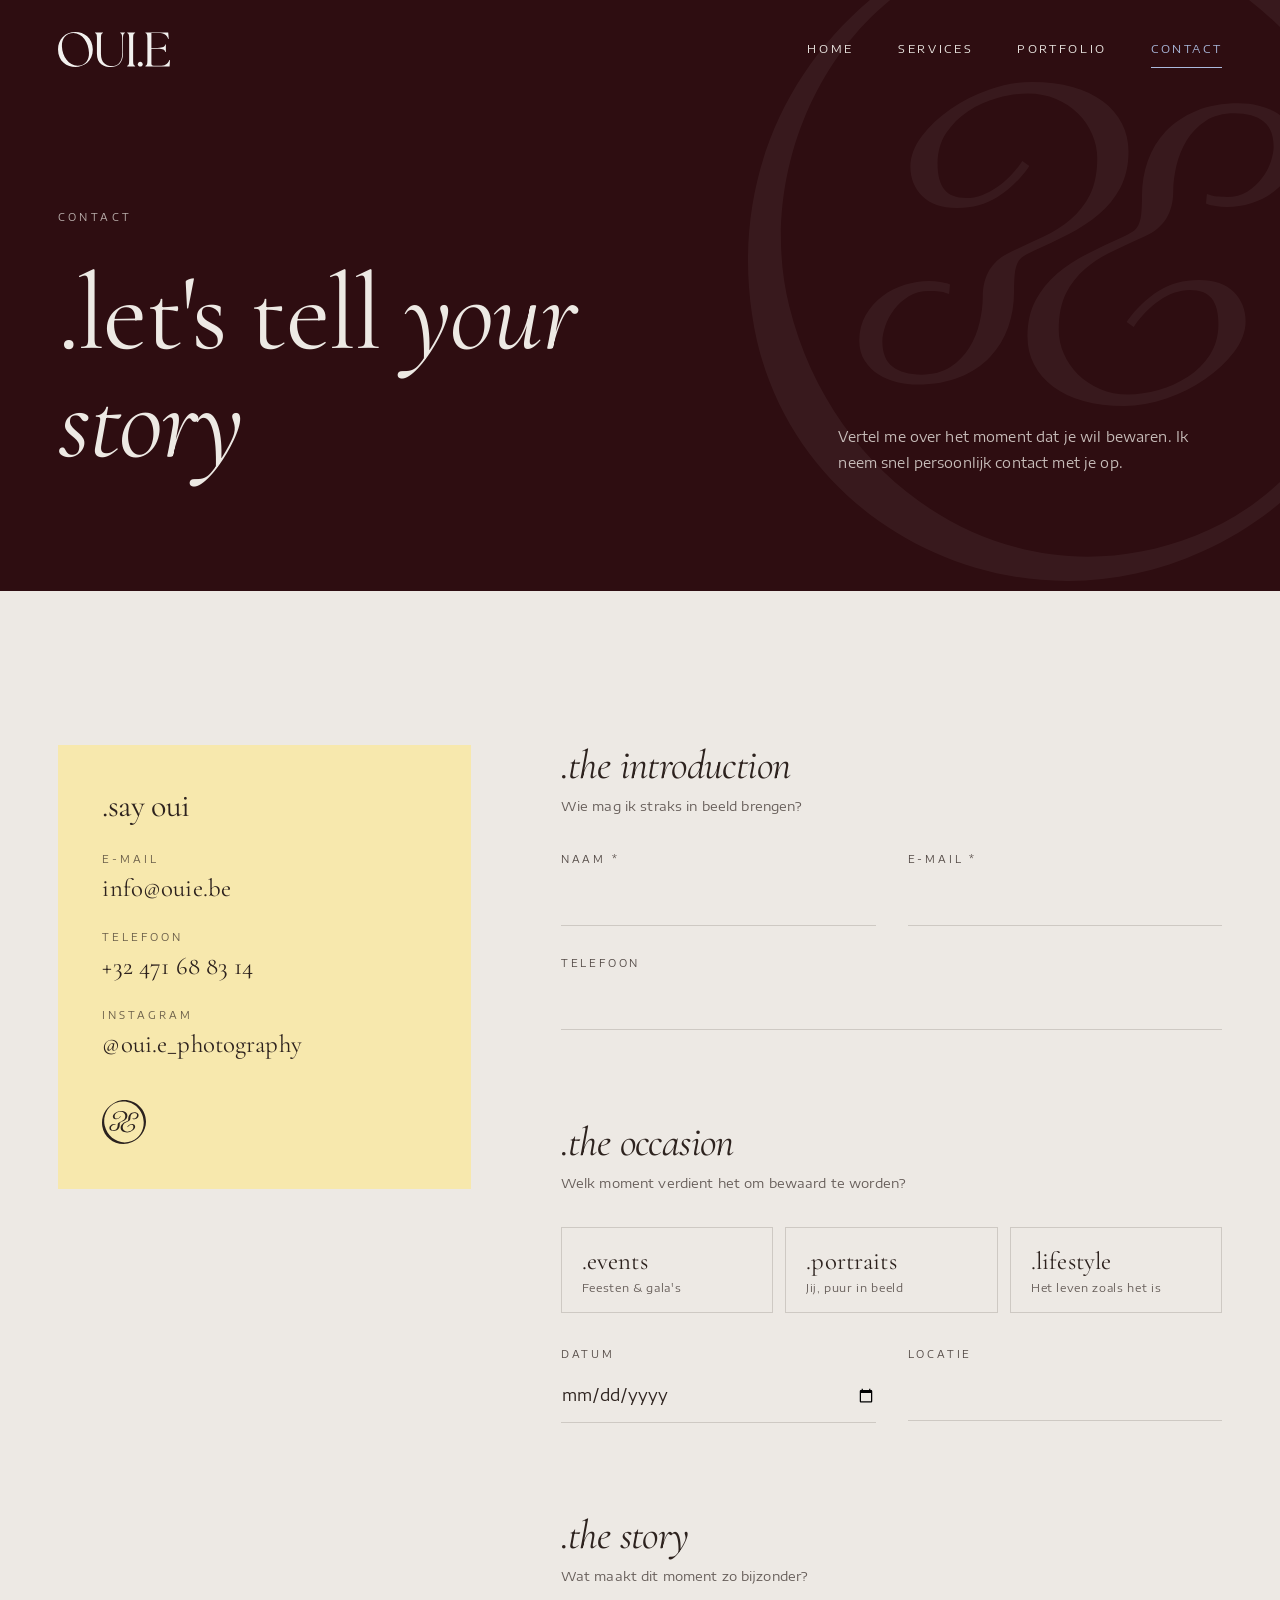
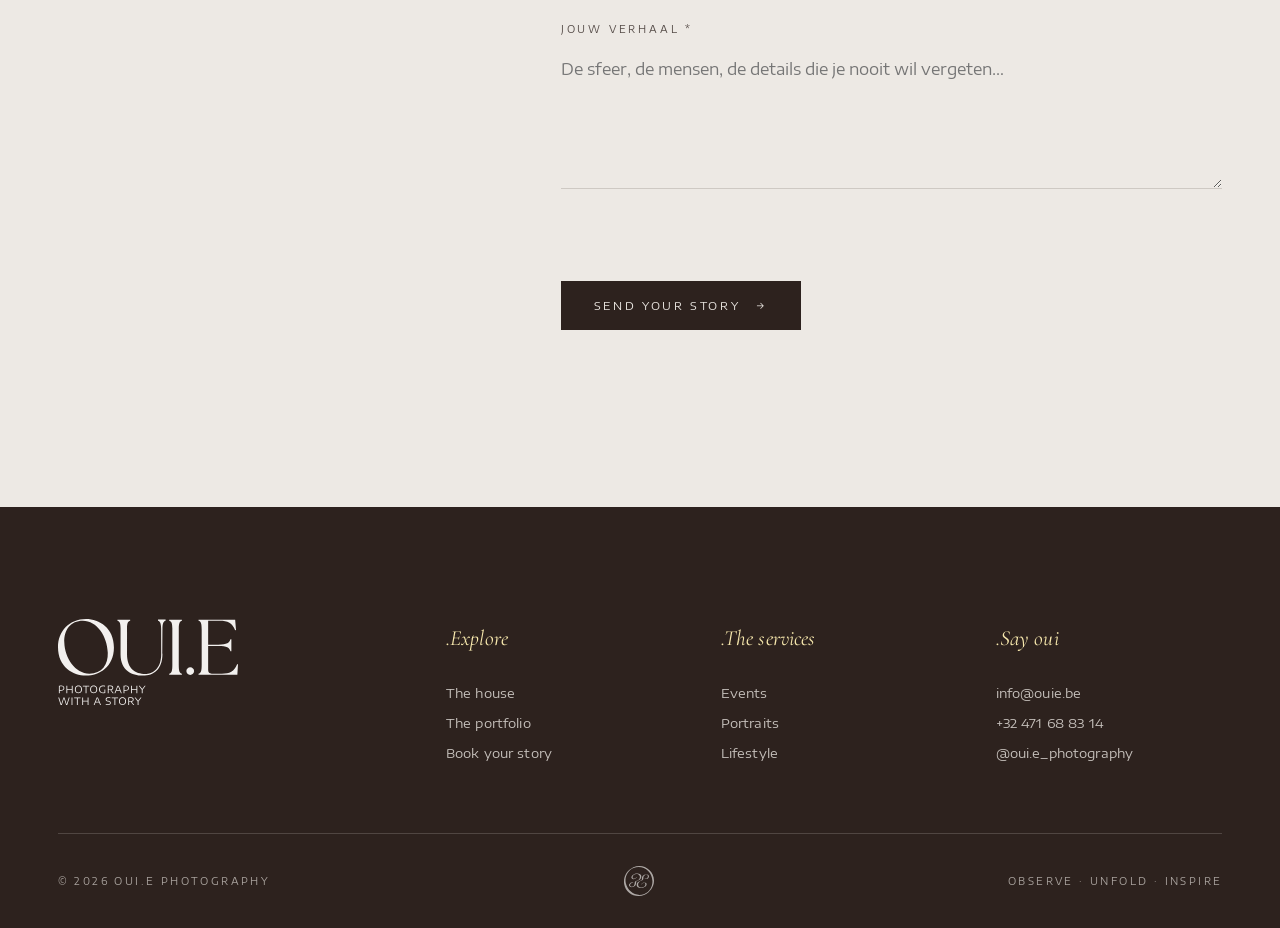
==== contact.html @ f58dff7e "OUI.E Photography website Co-Authored-By: Claude Opus 5.5 <noreply@anthropic.com>" ====
<!doctype html>
<html lang="nl-BE">
<head>
  <meta charset="utf-8">
  <meta name="viewport" content="width=device-width, initial-scale=1">
  <title>Contact — OUI.E Photography</title>
  <meta name="description" content="Neem contact op met OUI.E Photography. Let's tell your story.">
  <meta name="theme-color" content="#2E0D11">
  <link rel="icon" type="image/png" href="assets/logo/favicon.png">
  <link rel="preconnect" href="https://fonts.googleapis.com">
  <link rel="preconnect" href="https://fonts.gstatic.com" crossorigin>
  <link href="https://fonts.googleapis.com/css2?family=Cormorant+Garamond:ital,wght@0,400;0,500;1,400&family=Encode+Sans+Expanded:wght@400;500&display=swap" rel="stylesheet">
  <link rel="stylesheet" href="css/style.css">
</head>
<body>

<header class="site-header">
  <div class="container">
    <a class="brand" href="index.html" aria-label="OUI.E Photography — home">
      <img src="assets/logo/logo-soft-beige.svg" alt="OUI.E" width="112" height="35">
    </a>
    <button class="nav-toggle" aria-label="Menu" aria-expanded="false" aria-controls="nav"><span></span><span></span><span></span></button>
    <nav class="nav" id="nav" aria-label="Hoofdmenu">
      <a href="index.html">Home</a>
      <a href="diensten.html">Services</a>
      <a href="portfolio.html">Portfolio</a>
      <a class="nav-cta" href="contact.html" aria-current="page">Contact</a>
    </nav>
  </div>
</header>

<main>

  <section class="page-hero bg-warm">
    <img class="hero-mark" src="assets/logo/icoon-soft-beige.svg" alt="" aria-hidden="true">
    <div class="container page-hero-grid">
      <div class="reveal">
        <span class="label">Contact</span>
        <h1>let's tell <em>your story</em></h1>
      </div>
      <p class="reveal d1">Vertel me over het moment dat je wil bewaren. Ik neem snel persoonlijk contact met je op.</p>
    </div>
  </section>

  <section class="section bg-beige">
    <div class="container contact-grid">

      <aside class="details reveal">
        <h3>say oui</h3>
        <dl>
          <dt>E-mail</dt>
          <dd><a href="mailto:info@ouie.be">info@ouie.be</a></dd>
          <dt>Telefoon</dt>
          <dd><a href="tel:+32471688314">+32 471 68 83 14</a></dd>
          <dt>Instagram</dt>
          <dd><a href="https://www.instagram.com/oui.e_photography/" target="_blank" rel="noopener">@oui.e_photography</a></dd>
        </dl>
        <img class="icon" src="assets/logo/icoon-dark-brown.svg" alt="" aria-hidden="true">
      </aside>

      <form class="form reveal d1" novalidate>
        <fieldset>
          <legend><h3>the introduction</h3></legend>
          <p class="hint">Wie mag ik straks in beeld brengen?</p>
          <div class="field-row">
            <div class="field"><label for="naam">Naam *</label><input id="naam" name="naam" type="text" autocomplete="name" required></div>
            <div class="field"><label for="email">E-mail *</label><input id="email" name="email" type="email" autocomplete="email" required></div>
          </div>
          <div class="field"><label for="telefoon">Telefoon</label><input id="telefoon" name="telefoon" type="tel" autocomplete="tel"></div>
        </fieldset>

        <fieldset>
          <legend><h3>the occasion</h3></legend>
          <p class="hint">Welk moment verdient het om bewaard te worden?</p>
          <div class="choice-group">
            <label class="choice"><input type="radio" name="dienst" value="events" required><span>events<small>Feesten &amp; gala's</small></span></label>
            <label class="choice"><input type="radio" name="dienst" value="portraits"><span>portraits<small>Jij, puur in beeld</small></span></label>
            <label class="choice"><input type="radio" name="dienst" value="lifestyle"><span>lifestyle<small>Het leven zoals het is</small></span></label>
          </div>
          <div class="field-row">
            <div class="field"><label for="datum">Datum</label><input id="datum" name="datum" type="date"></div>
            <div class="field"><label for="locatie">Locatie</label><input id="locatie" name="locatie" type="text"></div>
          </div>
        </fieldset>

        <fieldset>
          <legend><h3>the story</h3></legend>
          <p class="hint">Wat maakt dit moment zo bijzonder?</p>
          <div class="field">
            <label for="verhaal">Jouw verhaal *</label>
            <textarea id="verhaal" name="verhaal" required placeholder="De sfeer, de mensen, de details die je nooit wil vergeten…"></textarea>
          </div>
        </fieldset>

        <button class="btn btn--dark" type="submit">Send your story <span class="arrow" aria-hidden="true">→</span></button>
        <p class="form-status" role="status" aria-live="polite"></p>
      </form>

    </div>
  </section>
</main>

<footer class="site-footer">
  <div class="container">
    <div class="footer-top">
      <div>
        <img class="footer-logo" src="assets/logo/logo-baseline-soft-beige.svg" alt="OUI.E Photography with a story" width="180" height="86">
      </div>
      <div>
        <h4>Explore</h4>
        <ul>
          <li><a href="index.html">The house</a></li>
          <li><a href="portfolio.html">The portfolio</a></li>
          <li><a href="contact.html">Book your story</a></li>
        </ul>
      </div>
      <div>
        <h4>The services</h4>
        <ul>
          <li><a href="diensten.html#events">Events</a></li>
          <li><a href="diensten.html#portraits">Portraits</a></li>
          <li><a href="diensten.html#lifestyle">Lifestyle</a></li>
        </ul>
      </div>
      <div>
        <h4>Say oui</h4>
        <ul>
          <li><a href="mailto:info@ouie.be">info@ouie.be</a></li>
          <li><a href="tel:+32471688314">+32 471 68 83 14</a></li>
          <li><a href="https://www.instagram.com/oui.e_photography/" target="_blank" rel="noopener">@oui.e_photography</a></li>
        </ul>
      </div>
    </div>
    <div class="footer-bottom">
      <span>© <span data-year>2026</span> OUI.E Photography</span>
      <img src="assets/logo/icoon-soft-beige.svg" alt="" aria-hidden="true">
      <span>Observe · Unfold · Inspire</span>
    </div>
  </div>
</footer>

<script src="js/main.js"></script>
</body>
</html>
---- css/style.css ----
/* ==========================================================
   OUI.E Photography — soft luxury
   ========================================================== */

:root {
  /* Kleurenpalet uit de brand guidelines */
  --soft-beige: #EDE9E4;
  --soft-lemon: #F7E8AD;
  --dark-brown: #2D221E;
  --bright-sky: #ABBADD;
  --warm-brown: #2E0D11;

  --ink: var(--dark-brown);
  --line: rgba(45, 34, 30, .16);
  --line-light: rgba(237, 233, 228, .18);

  --serif: "Cormorant Garamond", "Times New Roman", serif;
  --sans: "Encode Sans Expanded", "Helvetica Neue", Arial, sans-serif;

  --gutter: clamp(1rem, 4.5vw, 4rem);
  --max: 1360px;
  --section: clamp(6rem, 12vw, 11rem);
  --ease: cubic-bezier(.22, .61, .36, 1);
}

*, *::before, *::after { box-sizing: border-box; }
html { scroll-behavior: smooth; -webkit-text-size-adjust: 100%; }
body {
  margin: 0;
  background: var(--soft-beige);
  color: var(--ink);
  font-family: var(--sans);
  font-size: .875rem;
  line-height: 1.85;
  font-weight: 400;
  letter-spacing: .01em;
  -webkit-font-smoothing: antialiased;
  overflow-x: hidden;
}
img { display: block; max-width: 100%; height: auto; }
a { color: inherit; }
::selection { background: var(--soft-lemon); color: var(--dark-brown); }

.container { width: 100%; max-width: var(--max); margin: 0 auto; padding: 0 var(--gutter); }

/* ---------- Typografie ---------- */
h1, h2, h3 {
  font-family: var(--serif);
  font-weight: 400;
  line-height: 1;
  margin: 0;
  letter-spacing: -.015em;
}
/* Elke titel start met een punt */
h1::before, h2::before, h3::before { content: "."; }
h1 { font-size: clamp(3.25rem, 8.5vw, 7.5rem); }
h2 { font-size: clamp(2.5rem, 5.5vw, 4.75rem); }
h3 { font-size: clamp(1.9rem, 3vw, 2.75rem); }
h1 em, h2 em, h3 em { font-style: italic; }
p { margin: 0 0 1.2em; }
p:last-child { margin-bottom: 0; }

.label {
  display: block;
  font-size: .625rem;
  letter-spacing: .34em;
  text-transform: uppercase;
  margin-bottom: 2rem;
  opacity: .75;
}
.rn {
  font-family: var(--serif);
  font-style: italic;
  font-size: 1.35rem;
  line-height: 1;
  letter-spacing: .02em;
}
.lead { font-size: .9375rem; max-width: 30rem; }
.muted { opacity: .78; }

/* ---------- Knoppen & links ---------- */
.btn {
  display: inline-flex;
  align-items: center;
  gap: 1rem;
  padding: 1.05rem 2rem;
  font-family: var(--sans);
  font-size: .6875rem;
  letter-spacing: .24em;
  text-transform: uppercase;
  text-decoration: none;
  border: 1px solid transparent;
  cursor: pointer;
  transition: background .4s var(--ease), color .4s var(--ease), border-color .4s var(--ease);
}
.btn--sky { background: var(--bright-sky); color: var(--warm-brown); }
.btn--sky:hover { background: var(--soft-lemon); }
.btn--dark { background: var(--dark-brown); color: var(--soft-beige); }
.btn--dark:hover { background: var(--warm-brown); }
.btn--line { border-color: currentColor; background: transparent; }
.btn--line:hover { background: var(--soft-beige); color: var(--warm-brown); border-color: var(--soft-beige); }
.btn .arrow { transition: transform .4s var(--ease); }
.btn:hover .arrow { transform: translateX(5px); }

.more {
  display: inline-flex;
  align-items: center;
  gap: .75rem;
  font-family: var(--serif);
  font-style: italic;
  font-size: 1.2rem;
  text-decoration: none;
}
.more::after {
  content: "";
  width: 2.5rem;
  height: 1px;
  background: currentColor;
  transition: width .5s var(--ease);
}
a:hover .more::after, .more:hover::after { width: 4.5rem; }

/* ---------- Header ---------- */
.site-header {
  position: fixed;
  inset: 0 0 auto 0;
  z-index: 50;
  color: var(--soft-beige);
  padding: 2rem 0;
  transition: background .5s var(--ease), padding .5s var(--ease);
}
.site-header.is-scrolled { background: rgba(46, 13, 17, .97); padding: 1.1rem 0; }
.site-header .container { display: flex; align-items: center; justify-content: space-between; }
.brand img { width: 112px; height: auto; }
.nav { display: flex; align-items: center; gap: 2.75rem; }
.nav a {
  text-decoration: none;
  font-size: .6875rem;
  letter-spacing: .24em;
  text-transform: uppercase;
  position: relative;
  padding: .3rem 0;
}
.nav a::after {
  content: "";
  position: absolute;
  left: 0; right: 0; bottom: -3px;
  height: 1px;
  background: currentColor;
  transform: scaleX(0);
  transform-origin: left;
  transition: transform .45s var(--ease);
}
.nav a:hover::after, .nav a[aria-current="page"]::after { transform: scaleX(1); }
.nav a.nav-cta { color: var(--bright-sky); }
.nav-toggle {
  display: none;
  background: none;
  border: 0;
  color: inherit;
  padding: .5rem;
  cursor: pointer;
}
.nav-toggle span { display: block; width: 26px; height: 1px; background: currentColor; margin: 7px 0; transition: transform .3s var(--ease), opacity .3s; }

/* ---------- Secties & kleuren ---------- */
.section { padding: var(--section) 0; position: relative; }
.bg-beige { background: var(--soft-beige); color: var(--dark-brown); }
.bg-lemon { background: var(--soft-lemon); color: var(--dark-brown); }
.bg-sky { background: var(--bright-sky); color: var(--warm-brown); }
.bg-dark { background: var(--dark-brown); color: var(--soft-beige); }
.bg-warm { background: var(--warm-brown); color: var(--soft-beige); }
.bg-dark .rn, .bg-warm .rn { color: var(--bright-sky); }

.head {
  display: grid;
  grid-template-columns: 1.2fr 1fr;
  gap: 3rem;
  align-items: end;
  margin-bottom: clamp(3.5rem, 7vw, 6rem);
}
.head p { justify-self: end; max-width: 26rem; }

/* ---------- Hero (home) ---------- */
.hero {
  position: relative;
  background: var(--warm-brown);
  color: var(--soft-beige);
  padding: 12rem 0 0;
  overflow: hidden;
  isolation: isolate;
}
.hero-mark {
  position: absolute;
  z-index: -1;
  width: min(60vw, 820px);
  left: 6%;
  top: 16%;
  opacity: .05;
  pointer-events: none;
}
.hero-top { display: grid; grid-template-columns: 1.3fr 1fr; gap: 3rem; align-items: end; }
.hero h1 .l2 { display: block; font-style: italic; padding-left: .9em; }
.hero-intro { max-width: 24rem; justify-self: end; }
.hero-intro p { color: rgba(237, 233, 228, .8); }
.hero-intro .btn { margin-top: 1.75rem; }
.hero-photos {
  display: grid;
  grid-template-columns: 1fr 1.25fr 1fr;
  gap: clamp(.75rem, 1.5vw, 1.5rem);
  align-items: end;
  margin-top: clamp(4rem, 8vw, 7rem);
}
.hero-photos figure { margin: 0; overflow: hidden; }
.hero-photos img { width: 100%; object-fit: cover; transition: transform 1.6s var(--ease); }
.hero-photos figure:hover img { transform: scale(1.04); }
.hero-photos figure:nth-child(1) img { aspect-ratio: 4 / 4.4; }
.hero-photos figure:nth-child(2) img { aspect-ratio: 4 / 5.4; }
.hero-photos figure:nth-child(3) img { aspect-ratio: 4 / 4.4; }

/* ---------- Page hero ---------- */
.page-hero {
  position: relative;
  color: var(--soft-beige);
  padding: 13rem 0 clamp(5rem, 9vw, 8rem);
  overflow: hidden;
  isolation: isolate;
}
.page-hero .hero-mark { left: auto; right: -10%; top: -14%; width: min(55vw, 660px); }
.page-hero-grid { display: grid; grid-template-columns: 1.3fr 1fr; gap: 3rem; align-items: end; }
.page-hero p { color: rgba(237, 233, 228, .8); max-width: 24rem; justify-self: end; }

/* ---------- Values ---------- */
.values { display: grid; grid-template-columns: repeat(3, 1fr); gap: clamp(2rem, 4vw, 4.5rem); }
.value { border-top: 1px solid var(--line); padding-top: 2rem; }
.value h3 { font-style: italic; margin: 1.5rem 0 .6rem; font-size: clamp(2.5rem, 4.5vw, 3.75rem); }
.value .sub { font-size: .625rem; letter-spacing: .3em; text-transform: uppercase; margin-bottom: 1.25rem; display: block; }
.value p { max-width: 20rem; }

/* ---------- Services (home) ---------- */
.services { display: grid; grid-template-columns: repeat(3, 1fr); gap: clamp(1rem, 2vw, 2rem); }
.service { text-decoration: none; display: block; }
.service figure { margin: 0 0 1.75rem; overflow: hidden; position: relative; }
.service img { width: 100%; aspect-ratio: 3 / 4; object-fit: cover; transition: transform 1.6s var(--ease), filter 1.6s var(--ease); }
.service:hover img { transform: scale(1.05); }
.service figure::after {
  content: "";
  position: absolute;
  inset: 0;
  background: linear-gradient(to top, rgba(46, 13, 17, .35), transparent 45%);
  pointer-events: none;
}
.service .meta { display: flex; justify-content: space-between; align-items: baseline; }
.service h3 { margin: .9rem 0 .75rem; }
.service p { max-width: 22rem; margin-bottom: 1.25rem; }

/* ---------- Quote band ---------- */
.quote { text-align: center; }
.quote .icon { width: 3.5rem; margin: 0 auto 3rem; }
.quote h2 { max-width: 14em; margin: 0 auto 3rem; font-size: clamp(2.5rem, 6vw, 5.25rem); }

/* ---------- Diensten-pagina ---------- */
.offer { display: grid; grid-template-columns: 1.1fr 1fr; gap: clamp(2.5rem, 7vw, 7rem); align-items: center; }
.offer.reverse .offer-media { order: 2; }
.offer-media { display: grid; grid-template-columns: 1.4fr 1fr; gap: .75rem; }
.offer-media figure { margin: 0; overflow: hidden; }
.offer-media img { width: 100%; height: 100%; object-fit: cover; }
.offer-media figure:first-child { grid-row: span 2; aspect-ratio: 3 / 4.3; }
.offer-media figure:not(:first-child) { aspect-ratio: 1 / 1; }
.offer-copy h2 { margin: 1.5rem 0 1.75rem; }
.offer-list { list-style: none; padding: 0; margin: 2rem 0 2.5rem; border-top: 1px solid var(--line); }
.offer-list li { padding: .95rem 0; border-bottom: 1px solid var(--line); }
.bg-sky .offer-list, .bg-sky .offer-list li { border-color: rgba(46, 13, 17, .2); }

/* Werkwijze */
.steps { display: grid; grid-template-columns: repeat(3, 1fr); gap: clamp(2rem, 4vw, 4.5rem); }
.step { border-top: 1px solid var(--line-light); padding-top: 2rem; }
.step h3 { margin: 1.5rem 0 1rem; font-style: italic; }
.step .when { display: block; font-size: .625rem; letter-spacing: .3em; text-transform: uppercase; color: var(--soft-lemon); margin-bottom: 1rem; }
.step p { color: rgba(237, 233, 228, .78); max-width: 21rem; }

/* ---------- Portfolio ---------- */
.gallery { columns: 3; column-gap: clamp(.6rem, 1.2vw, 1.1rem); }
.gallery figure {
  margin: 0 0 clamp(.6rem, 1.2vw, 1.1rem);
  break-inside: avoid;
  overflow: hidden;
  cursor: zoom-in;
  position: relative;
}
.gallery img { width: 100%; transition: transform 1.4s var(--ease), opacity .6s; }
.gallery figure:hover img { transform: scale(1.03); }
.gallery figure:focus-visible { outline: 2px solid var(--bright-sky); outline-offset: 3px; }

/* ---------- Contact ---------- */
.contact-grid { display: grid; grid-template-columns: 1fr 1.6fr; gap: clamp(3rem, 7vw, 7rem); align-items: start; }
.details { background: var(--soft-lemon); padding: clamp(2rem, 3.5vw, 3rem); position: sticky; top: 7rem; }
.details h3 { font-size: 2rem; margin-bottom: 1.75rem; }
.details dl { margin: 0; }
.details dt { font-size: .625rem; letter-spacing: .3em; text-transform: uppercase; opacity: .7; margin-top: 1.5rem; }
.details dd { margin: .35rem 0 0; }
.details dd a { font-family: var(--serif); font-size: 1.55rem; text-decoration: none; line-height: 1.2; word-break: break-word; }
.details dd a:hover { font-style: italic; }
.details .icon { width: 2.75rem; margin-top: 2.5rem; }

.form fieldset { border: 0; padding: 0; margin: 0 0 4rem; }
.form legend { padding: 0; margin-bottom: .5rem; display: flex; gap: 1rem; align-items: baseline; }
.form legend h3 { font-size: clamp(2rem, 3.2vw, 2.6rem); font-style: italic; }
.form .hint { font-size: .8125rem; opacity: .7; margin-bottom: 2rem; }
.field-row { display: grid; grid-template-columns: 1fr 1fr; gap: 2rem; }
.field { display: flex; flex-direction: column; margin-bottom: 1.75rem; }
.field label { font-size: .625rem; letter-spacing: .28em; text-transform: uppercase; margin-bottom: .4rem; opacity: .8; }
.field input, .field textarea {
  font: inherit;
  font-size: 1rem;
  color: var(--ink);
  background: transparent;
  border: 0;
  border-bottom: 1px solid var(--line);
  padding: .65rem 0;
  border-radius: 0;
  transition: border-color .3s;
}
.field textarea { min-height: 9rem; resize: vertical; }
.field input:focus, .field textarea:focus { outline: none; border-color: var(--ink); }
.choice-group { display: grid; grid-template-columns: repeat(3, 1fr); gap: .75rem; margin-bottom: 2rem; }
.choice input { position: absolute; opacity: 0; pointer-events: none; }
.choice span {
  display: block;
  height: 100%;
  padding: 1.25rem 1.25rem 1.1rem;
  border: 1px solid var(--line);
  cursor: pointer;
  font-family: var(--serif);
  font-size: 1.55rem;
  line-height: 1.1;
  transition: background .4s, color .4s, border-color .4s;
}
.choice span::before { content: "."; }
.choice small { display: block; font-family: var(--sans); font-size: .6875rem; letter-spacing: .06em; opacity: .7; margin-top: .4rem; }
.choice:hover span { border-color: var(--ink); }
.choice input:checked + span { background: var(--warm-brown); color: var(--soft-beige); border-color: var(--warm-brown); }
.choice input:focus-visible + span { outline: 2px solid var(--bright-sky); outline-offset: 2px; }
.form-status { margin-top: 1.5rem; font-family: var(--serif); font-style: italic; font-size: 1.3rem; }

/* ---------- Footer ---------- */
.site-footer { background: var(--dark-brown); color: var(--soft-beige); padding: clamp(5rem, 9vw, 7rem) 0 2rem; }
.footer-top {
  display: grid;
  grid-template-columns: 1.5fr repeat(3, 1fr);
  gap: 3rem;
  padding-bottom: 4rem;
  border-bottom: 1px solid var(--line-light);
}
.footer-logo { width: 180px; }
.site-footer h4 {
  font-family: var(--serif);
  font-style: italic;
  font-weight: 400;
  font-size: 1.35rem;
  margin: 0 0 1.25rem;
  color: var(--soft-lemon);
}
.site-footer h4::before { content: "."; }
.site-footer ul { list-style: none; margin: 0; padding: 0; font-size: .8125rem; line-height: 2.3; }
.site-footer a { text-decoration: none; opacity: .8; transition: opacity .3s; }
.site-footer a:hover { opacity: 1; }
.footer-bottom {
  display: flex;
  justify-content: space-between;
  align-items: center;
  gap: 1rem;
  padding-top: 2rem;
  font-size: .625rem;
  letter-spacing: .24em;
  text-transform: uppercase;
  opacity: .65;
}
.footer-bottom img { width: 1.9rem; }

/* ---------- Lightbox ---------- */
.lightbox {
  position: fixed;
  inset: 0;
  z-index: 100;
  background: rgba(46, 13, 17, .96);
  display: grid;
  place-items: center;
  padding: 2rem;
  opacity: 0;
  pointer-events: none;
  transition: opacity .4s var(--ease);
}
.lightbox.is-open { opacity: 1; pointer-events: auto; }
.lightbox img { max-height: 86vh; width: auto; max-width: 100%; }
.lightbox button {
  position: absolute;
  background: none;
  border: 0;
  color: var(--soft-beige);
  font-family: var(--sans);
  font-size: .6875rem;
  letter-spacing: .24em;
  text-transform: uppercase;
  cursor: pointer;
  padding: 1rem;
}
.lightbox .lb-close { top: 1rem; right: 1rem; }
.lightbox .lb-prev { left: 1rem; top: 50%; transform: translateY(-50%); font-size: 1.25rem; }
.lightbox .lb-next { right: 1rem; top: 50%; transform: translateY(-50%); font-size: 1.25rem; }
.lightbox .lb-count { position: absolute; bottom: 1.5rem; left: 50%; transform: translateX(-50%); color: var(--soft-beige); font-family: var(--serif); font-style: italic; font-size: 1.2rem; }

/* ---------- Reveal ---------- */
.reveal { opacity: 0; transform: translateY(22px); transition: opacity 1.2s var(--ease), transform 1.2s var(--ease); }
.reveal.is-visible { opacity: 1; transform: none; }
.d1 { transition-delay: .12s; }
.d2 { transition-delay: .24s; }
@media (prefers-reduced-motion: reduce) {
  html { scroll-behavior: auto; }
  .reveal { opacity: 1; transform: none; transition: none; }
  *, *::before, *::after { transition-duration: .01ms !important; }
}
:focus-visible { outline: 2px solid var(--bright-sky); outline-offset: 3px; }

/* ---------- Responsive ---------- */
@media (max-width: 960px) {
  .hero-top, .page-hero-grid, .head, .offer, .contact-grid { grid-template-columns: 1fr; }
  .hero-intro, .page-hero p, .head p { justify-self: start; }
  .offer.reverse .offer-media { order: 0; }
  .values, .steps { grid-template-columns: 1fr; }
  .gallery { columns: 2; }
  .details { position: static; }
  .footer-top { grid-template-columns: 1fr 1fr; }
  .footer-top > :first-child { grid-column: 1 / -1; }
}
@media (max-width: 760px) {
  .nav-toggle { display: block; position: relative; z-index: 2; }
  .nav {
    position: fixed;
    inset: 0;
    background: var(--warm-brown);
    flex-direction: column;
    justify-content: center;
    gap: 2rem;
    opacity: 0;
    pointer-events: none;
    transition: opacity .45s var(--ease);
  }
  .nav a { font-family: var(--serif); font-size: 2.4rem; letter-spacing: 0; text-transform: none; }
  .nav a::before { content: "."; }
  body.nav-open .nav { opacity: 1; pointer-events: auto; }
  body.nav-open { overflow: hidden; }
  body.nav-open .nav-toggle span:nth-child(1) { transform: translateY(8px) rotate(45deg); }
  body.nav-open .nav-toggle span:nth-child(2) { opacity: 0; }
  body.nav-open .nav-toggle span:nth-child(3) { transform: translateY(-8px) rotate(-45deg); }

  .hero { padding-top: 9rem; }
  .page-hero { padding-top: 10rem; }
  .hero-photos { grid-template-columns: 1fr 1fr; }
  .hero-photos figure:nth-child(2) { grid-column: 1 / -1; grid-row: 1; }
  .hero-photos figure:nth-child(2) img { aspect-ratio: 4 / 3.6; }
  .services { grid-template-columns: 1fr; gap: 3.5rem; }
  .field-row, .choice-group { grid-template-columns: 1fr; gap: 0; }
  .choice-group { gap: .6rem; }
  .footer-top { grid-template-columns: 1fr; }
  .footer-bottom { flex-direction: column; text-align: center; }
}
@media (max-width: 520px) {
  .gallery { columns: 1; }
}
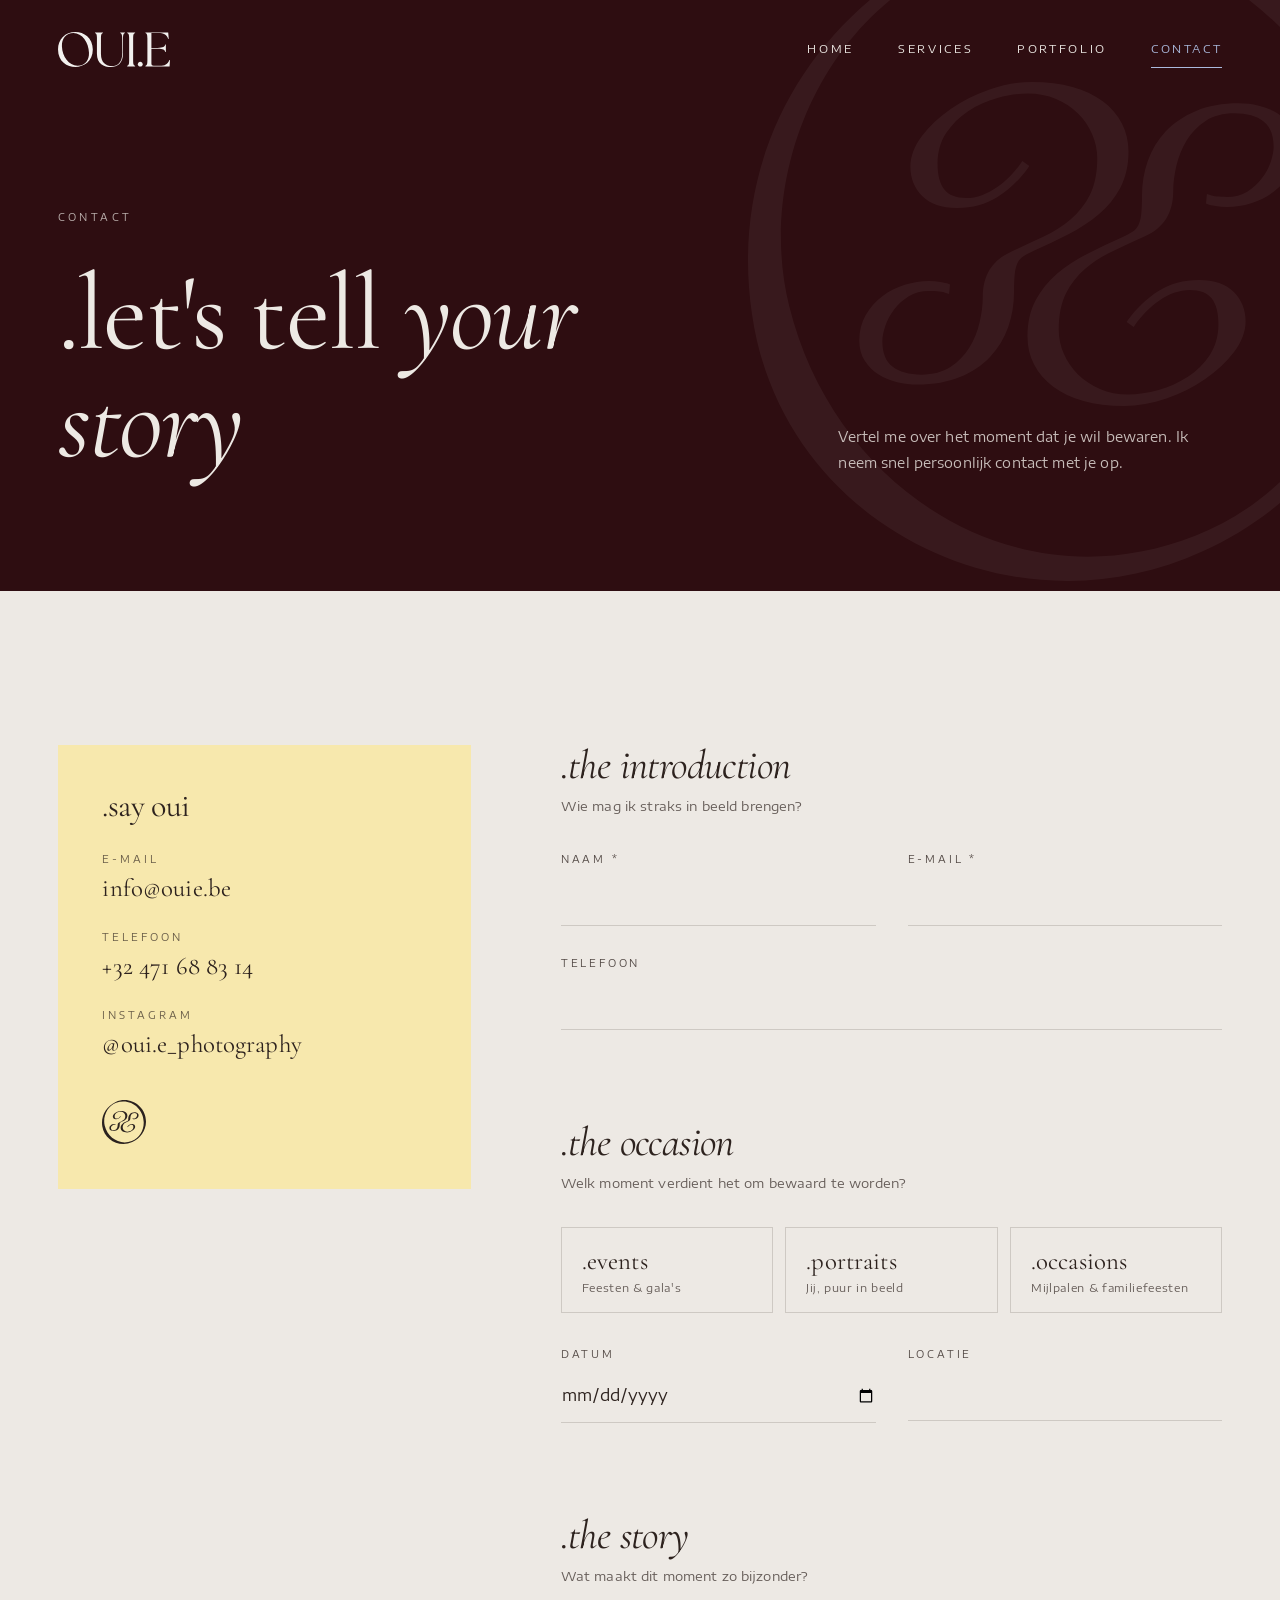
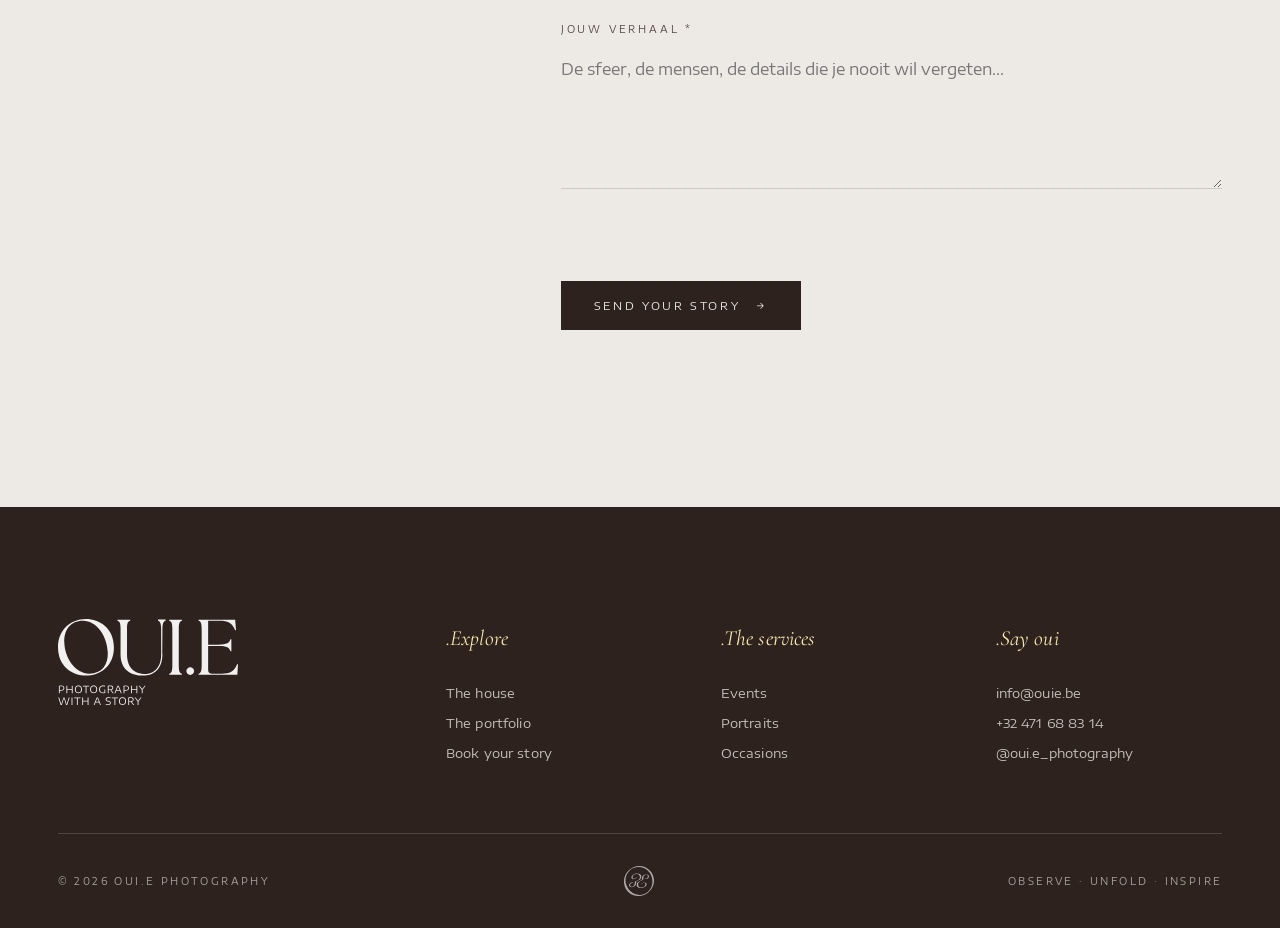
==== commit 1564706e: "Occasions, nieuwe hero- en dienstenfoto's, nieuw portfolio Co-Authored-By: Claude Opus 5.5 <noreply@" ====
--- a/contact.html
+++ b/contact.html
@@ -10,7 +10,7 @@
   <link rel="preconnect" href="https://fonts.googleapis.com">
   <link rel="preconnect" href="https://fonts.gstatic.com" crossorigin>
   <link href="https://fonts.googleapis.com/css2?family=Cormorant+Garamond:ital,wght@0,400;0,500;1,400&family=Encode+Sans+Expanded:wght@400;500&display=swap" rel="stylesheet">
-  <link rel="stylesheet" href="css/style.css">
+  <link rel="stylesheet" href="css/style.css?v=3">
 </head>
 <body>
 
@@ -75,7 +75,7 @@
           <div class="choice-group">
             <label class="choice"><input type="radio" name="dienst" value="events" required><span>events<small>Feesten &amp; gala's</small></span></label>
             <label class="choice"><input type="radio" name="dienst" value="portraits"><span>portraits<small>Jij, puur in beeld</small></span></label>
-            <label class="choice"><input type="radio" name="dienst" value="lifestyle"><span>lifestyle<small>Het leven zoals het is</small></span></label>
+            <label class="choice"><input type="radio" name="dienst" value="occasions"><span>occasions<small>Mijlpalen &amp; familiefeesten</small></span></label>
           </div>
           <div class="field-row">
             <div class="field"><label for="datum">Datum</label><input id="datum" name="datum" type="date"></div>
@@ -119,7 +119,7 @@
         <ul>
           <li><a href="diensten.html#events">Events</a></li>
           <li><a href="diensten.html#portraits">Portraits</a></li>
-          <li><a href="diensten.html#lifestyle">Lifestyle</a></li>
+          <li><a href="diensten.html#occasions">Occasions</a></li>
         </ul>
       </div>
       <div>
@@ -139,6 +139,6 @@
   </div>
 </footer>
 
-<script src="js/main.js"></script>
+<script src="js/main.js?v=3"></script>
 </body>
 </html>
--- a/css/style.css
+++ b/css/style.css
@@ -186,7 +186,7 @@
   position: relative;
   background: var(--warm-brown);
   color: var(--soft-beige);
-  padding: 12rem 0 0;
+  padding: 12rem 0 clamp(3rem, 6vw, 5.5rem);
   overflow: hidden;
   isolation: isolate;
 }
@@ -206,7 +206,8 @@
 .hero-intro .btn { margin-top: 1.75rem; }
 .hero-photos {
   display: grid;
-  grid-template-columns: 1fr 1.25fr 1fr;
+  /* staande (2:3) en liggende (3:2) foto even hoog, zonder bijsnijden */
+  grid-template-columns: 4fr 9fr;
   gap: clamp(.75rem, 1.5vw, 1.5rem);
   align-items: end;
   margin-top: clamp(4rem, 8vw, 7rem);
@@ -214,9 +215,6 @@
 .hero-photos figure { margin: 0; overflow: hidden; }
 .hero-photos img { width: 100%; object-fit: cover; transition: transform 1.6s var(--ease); }
 .hero-photos figure:hover img { transform: scale(1.04); }
-.hero-photos figure:nth-child(1) img { aspect-ratio: 4 / 4.4; }
-.hero-photos figure:nth-child(2) img { aspect-ratio: 4 / 5.4; }
-.hero-photos figure:nth-child(3) img { aspect-ratio: 4 / 4.4; }
 
 /* ---------- Page hero ---------- */
 .page-hero {
@@ -267,6 +265,12 @@
 .offer-media img { width: 100%; height: 100%; object-fit: cover; }
 .offer-media figure:first-child { grid-row: span 2; aspect-ratio: 3 / 4.3; }
 .offer-media figure:not(:first-child) { aspect-ratio: 1 / 1; }
+/* Variant: twee liggende foto's boven elkaar, één staande ernaast (zelfde totale hoogte) */
+.offer-media--stack { grid-template-columns: 9fr 8fr; grid-template-rows: auto auto; }
+.offer-media--stack figure:first-child,
+.offer-media--stack figure:not(:first-child) { grid-row: auto; grid-column: 1; aspect-ratio: 3 / 2; }
+.offer-media--stack figure.tall { grid-column: 2; grid-row: 1 / span 2; aspect-ratio: auto; position: relative; }
+.offer-media--stack figure.tall img { position: absolute; inset: 0; }
 .offer-copy h2 { margin: 1.5rem 0 1.75rem; }
 .offer-list { list-style: none; padding: 0; margin: 2rem 0 2.5rem; border-top: 1px solid var(--line); }
 .offer-list li { padding: .95rem 0; border-bottom: 1px solid var(--line); }
@@ -456,9 +460,6 @@
 
   .hero { padding-top: 9rem; }
   .page-hero { padding-top: 10rem; }
-  .hero-photos { grid-template-columns: 1fr 1fr; }
-  .hero-photos figure:nth-child(2) { grid-column: 1 / -1; grid-row: 1; }
-  .hero-photos figure:nth-child(2) img { aspect-ratio: 4 / 3.6; }
   .services { grid-template-columns: 1fr; gap: 3.5rem; }
   .field-row, .choice-group { grid-template-columns: 1fr; gap: 0; }
   .choice-group { gap: .6rem; }
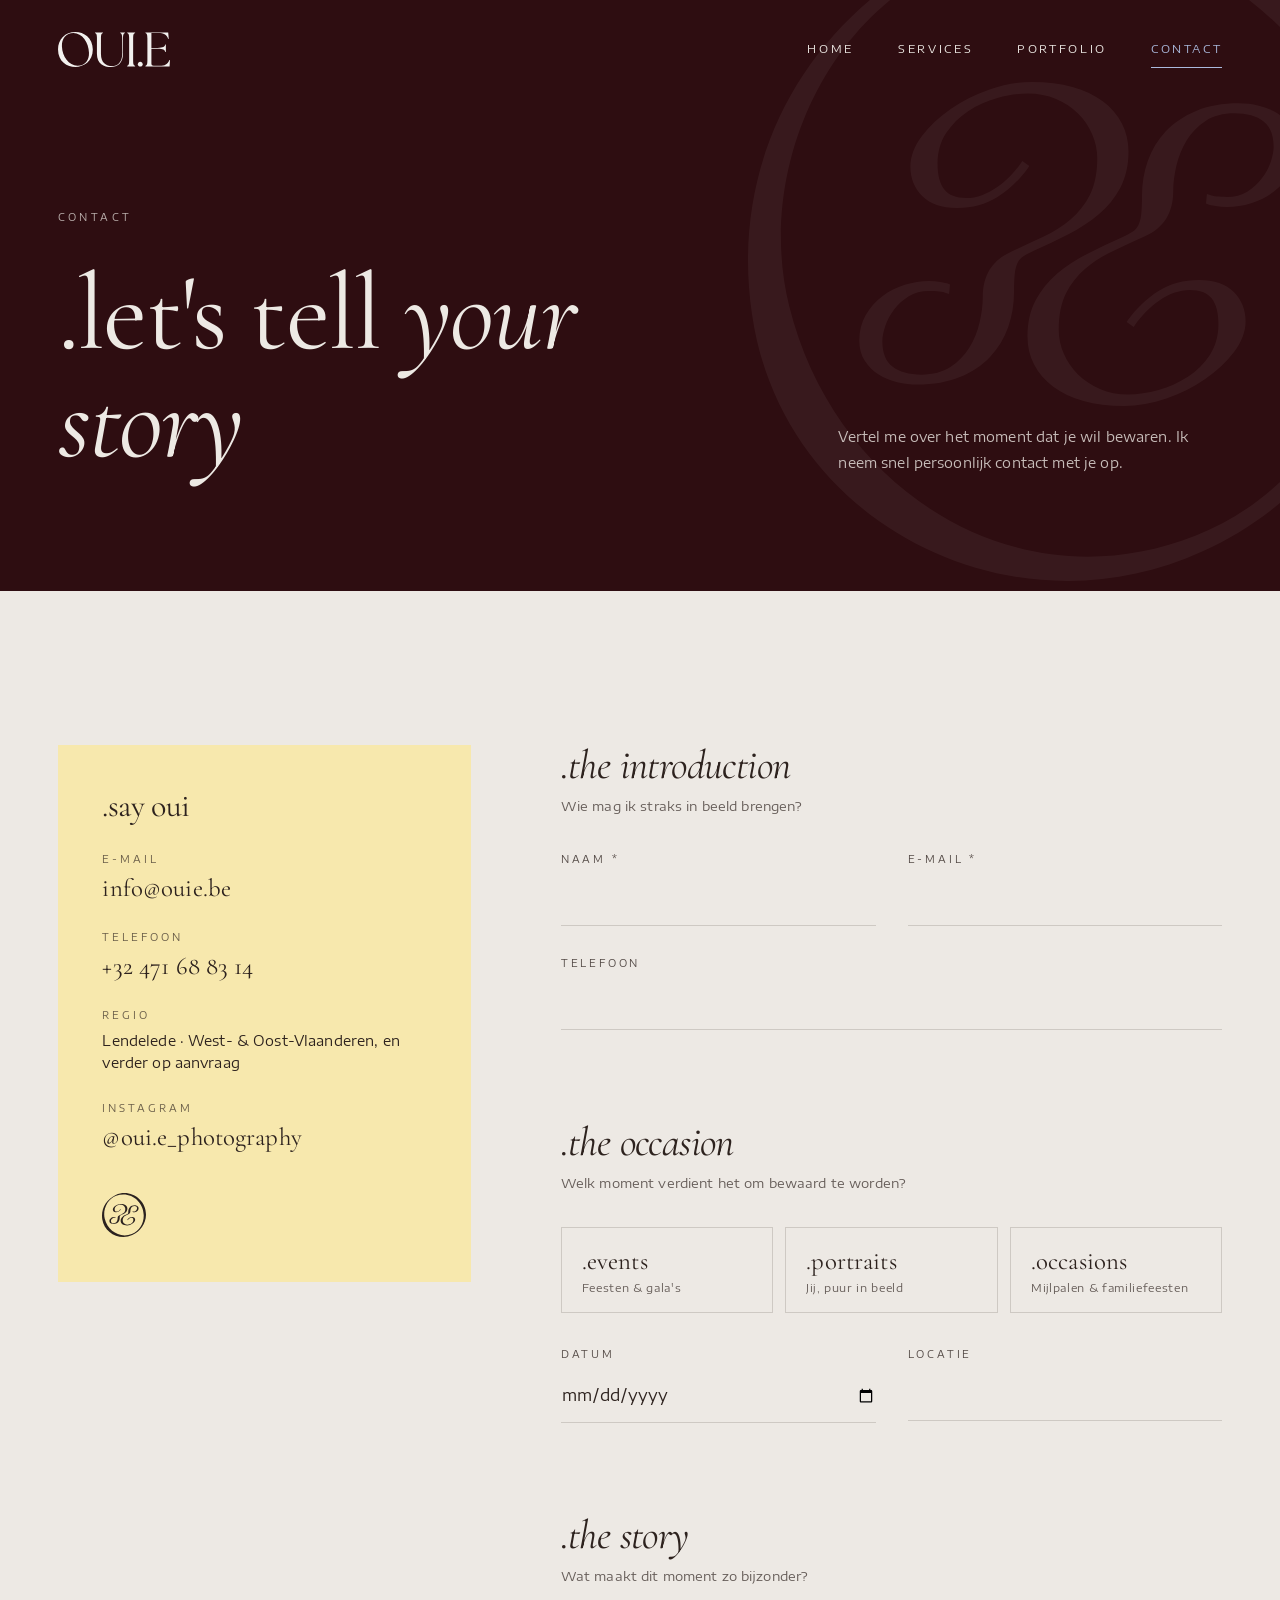
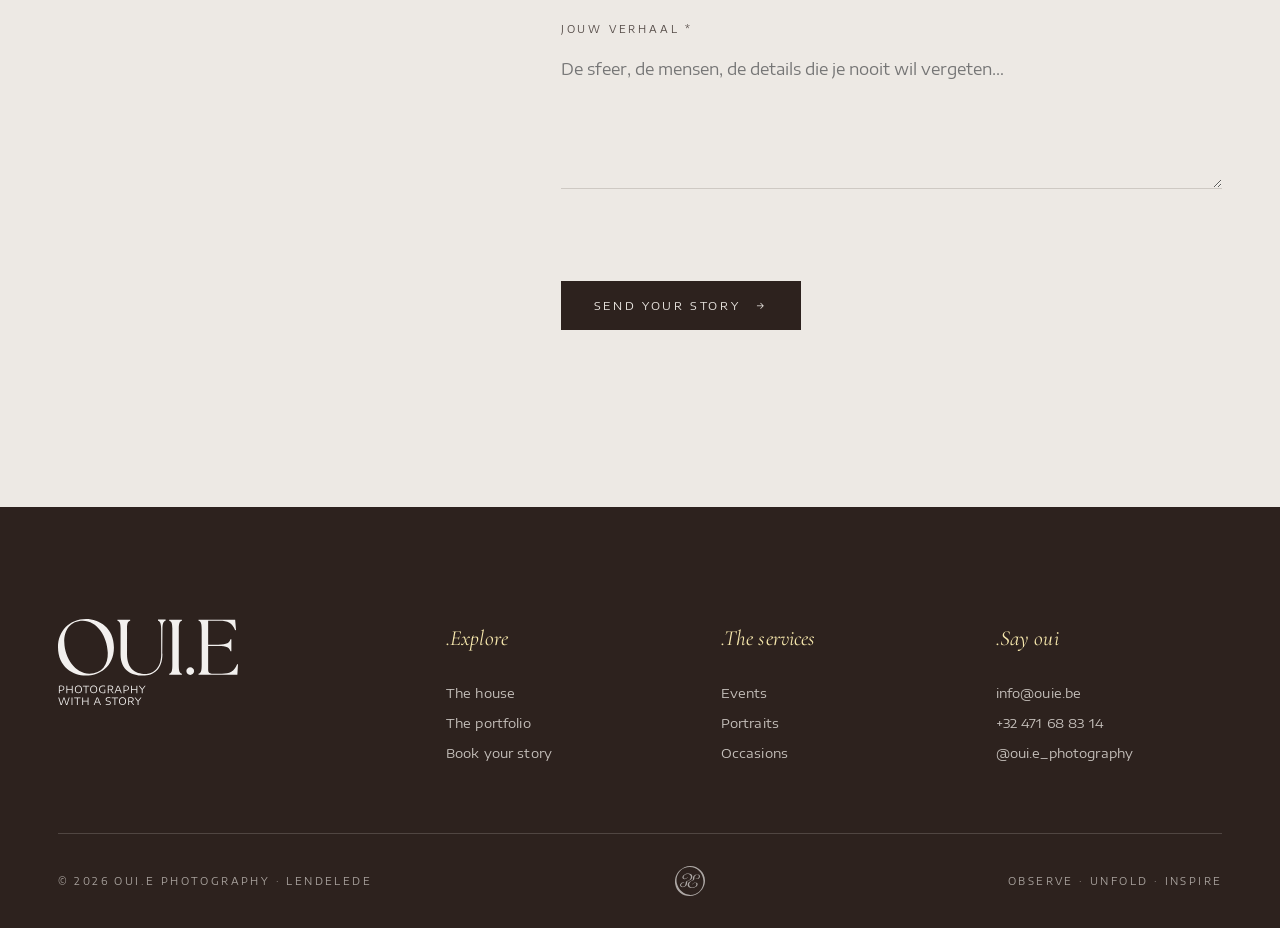
==== commit 14d06db7: "SEO: sitemap, robots, canonicals, Open Graph, structured data, titels met regio Co-Authored-By: Clau" ====
--- a/contact.html
+++ b/contact.html
@@ -3,25 +3,40 @@
 <head>
   <meta charset="utf-8">
   <meta name="viewport" content="width=device-width, initial-scale=1">
-  <title>Contact — OUI.E Photography</title>
-  <meta name="description" content="Neem contact op met OUI.E Photography. Let's tell your story.">
+  <title>Contact | Fotograaf Lendelede | OUI.E Photography</title>
+  <meta name="description" content="Boek fotografe Louise van OUI.E Photography uit Lendelede voor je event, portret of familiefeest. Mail, bel of stuur je verhaal via het formulier.">
+  <!-- seo -->
+  <link rel="canonical" href="https://www.ouiephotography.be/contact.html">
+  <meta property="og:type" content="website">
+  <meta property="og:site_name" content="OUI.E Photography">
+  <meta property="og:locale" content="nl_BE">
+  <meta property="og:title" content="Contact | Fotograaf Lendelede | OUI.E Photography">
+  <meta property="og:description" content="Boek fotografe Louise van OUI.E Photography uit Lendelede voor je event, portret of familiefeest. Mail, bel of stuur je verhaal via het formulier.">
+  <meta property="og:url" content="https://www.ouiephotography.be/contact.html">
+  <meta property="og:image" content="https://www.ouiephotography.be/assets/img/og-ouie.jpg">
+  <meta property="og:image:width" content="1200">
+  <meta property="og:image:height" content="630">
+  <meta property="og:image:alt" content="Lange gedekte tafel in een zomerse tuin, gefotografeerd door OUI.E Photography">
+  <meta name="twitter:card" content="summary_large_image">
+  <script type="application/ld+json">{"@context": "https://schema.org", "@graph": [{"@type": "ProfessionalService", "@id": "https://www.ouiephotography.be/#business", "name": "OUI.E Photography", "url": "https://www.ouiephotography.be/", "description": "Fotografe Louise legt events, portretten en familiefeesten vast: warme, verfijnde fotografie met een verhaal.", "slogan": "Photography with a story", "image": "https://www.ouiephotography.be/assets/img/og-ouie.jpg", "logo": "https://www.ouiephotography.be/assets/logo/favicon.png", "telephone": "+32471688314", "email": "info@ouie.be", "address": {"@type": "PostalAddress", "addressLocality": "Lendelede", "postalCode": "8860", "addressRegion": "West-Vlaanderen", "addressCountry": "BE"}, "areaServed": [{"@type": "AdministrativeArea", "name": "West-Vlaanderen"}, {"@type": "AdministrativeArea", "name": "Oost-Vlaanderen"}, {"@type": "Country", "name": "België"}], "founder": {"@type": "Person", "name": "Louise", "jobTitle": "Fotografe"}, "sameAs": ["https://www.instagram.com/oui.e_photography/"]}]}</script>
+  <!-- /seo -->
   <meta name="theme-color" content="#2E0D11">
   <link rel="icon" type="image/png" href="assets/logo/favicon.png">
   <link rel="preconnect" href="https://fonts.googleapis.com">
   <link rel="preconnect" href="https://fonts.gstatic.com" crossorigin>
   <link href="https://fonts.googleapis.com/css2?family=Cormorant+Garamond:ital,wght@0,400;0,500;1,400&family=Encode+Sans+Expanded:wght@400;500&display=swap" rel="stylesheet">
-  <link rel="stylesheet" href="css/style.css?v=3">
+  <link rel="stylesheet" href="css/style.css?v=9">
 </head>
 <body>
 
 <header class="site-header">
   <div class="container">
-    <a class="brand" href="index.html" aria-label="OUI.E Photography — home">
+    <a class="brand" href="./" aria-label="OUI.E Photography — home">
       <img src="assets/logo/logo-soft-beige.svg" alt="OUI.E" width="112" height="35">
     </a>
     <button class="nav-toggle" aria-label="Menu" aria-expanded="false" aria-controls="nav"><span></span><span></span><span></span></button>
     <nav class="nav" id="nav" aria-label="Hoofdmenu">
-      <a href="index.html">Home</a>
+      <a href="./">Home</a>
       <a href="diensten.html">Services</a>
       <a href="portfolio.html">Portfolio</a>
       <a class="nav-cta" href="contact.html" aria-current="page">Contact</a>
@@ -52,6 +67,8 @@
           <dd><a href="mailto:info@ouie.be">info@ouie.be</a></dd>
           <dt>Telefoon</dt>
           <dd><a href="tel:+32471688314">+32 471 68 83 14</a></dd>
+          <dt>Regio</dt>
+          <dd class="plain">Lendelede · West- &amp; Oost-Vlaanderen, en verder op aanvraag</dd>
           <dt>Instagram</dt>
           <dd><a href="https://www.instagram.com/oui.e_photography/" target="_blank" rel="noopener">@oui.e_photography</a></dd>
         </dl>
@@ -109,7 +126,7 @@
       <div>
         <h4>Explore</h4>
         <ul>
-          <li><a href="index.html">The house</a></li>
+          <li><a href="./">The house</a></li>
           <li><a href="portfolio.html">The portfolio</a></li>
           <li><a href="contact.html">Book your story</a></li>
         </ul>
@@ -132,13 +149,13 @@
       </div>
     </div>
     <div class="footer-bottom">
-      <span>© <span data-year>2026</span> OUI.E Photography</span>
+      <span>© <span data-year>2026</span> OUI.E Photography · Lendelede</span>
       <img src="assets/logo/icoon-soft-beige.svg" alt="" aria-hidden="true">
       <span>Observe · Unfold · Inspire</span>
     </div>
   </div>
 </footer>
 
-<script src="js/main.js?v=3"></script>
+<script src="js/main.js?v=9"></script>
 </body>
 </html>
--- a/css/style.css
+++ b/css/style.css
@@ -304,6 +304,7 @@
 .details dt { font-size: .625rem; letter-spacing: .3em; text-transform: uppercase; opacity: .7; margin-top: 1.5rem; }
 .details dd { margin: .35rem 0 0; }
 .details dd a { font-family: var(--serif); font-size: 1.55rem; text-decoration: none; line-height: 1.2; word-break: break-word; }
+.details dd.plain { font-size: .875rem; line-height: 1.6; }
 .details dd a:hover { font-style: italic; }
 .details .icon { width: 2.75rem; margin-top: 2.5rem; }
 
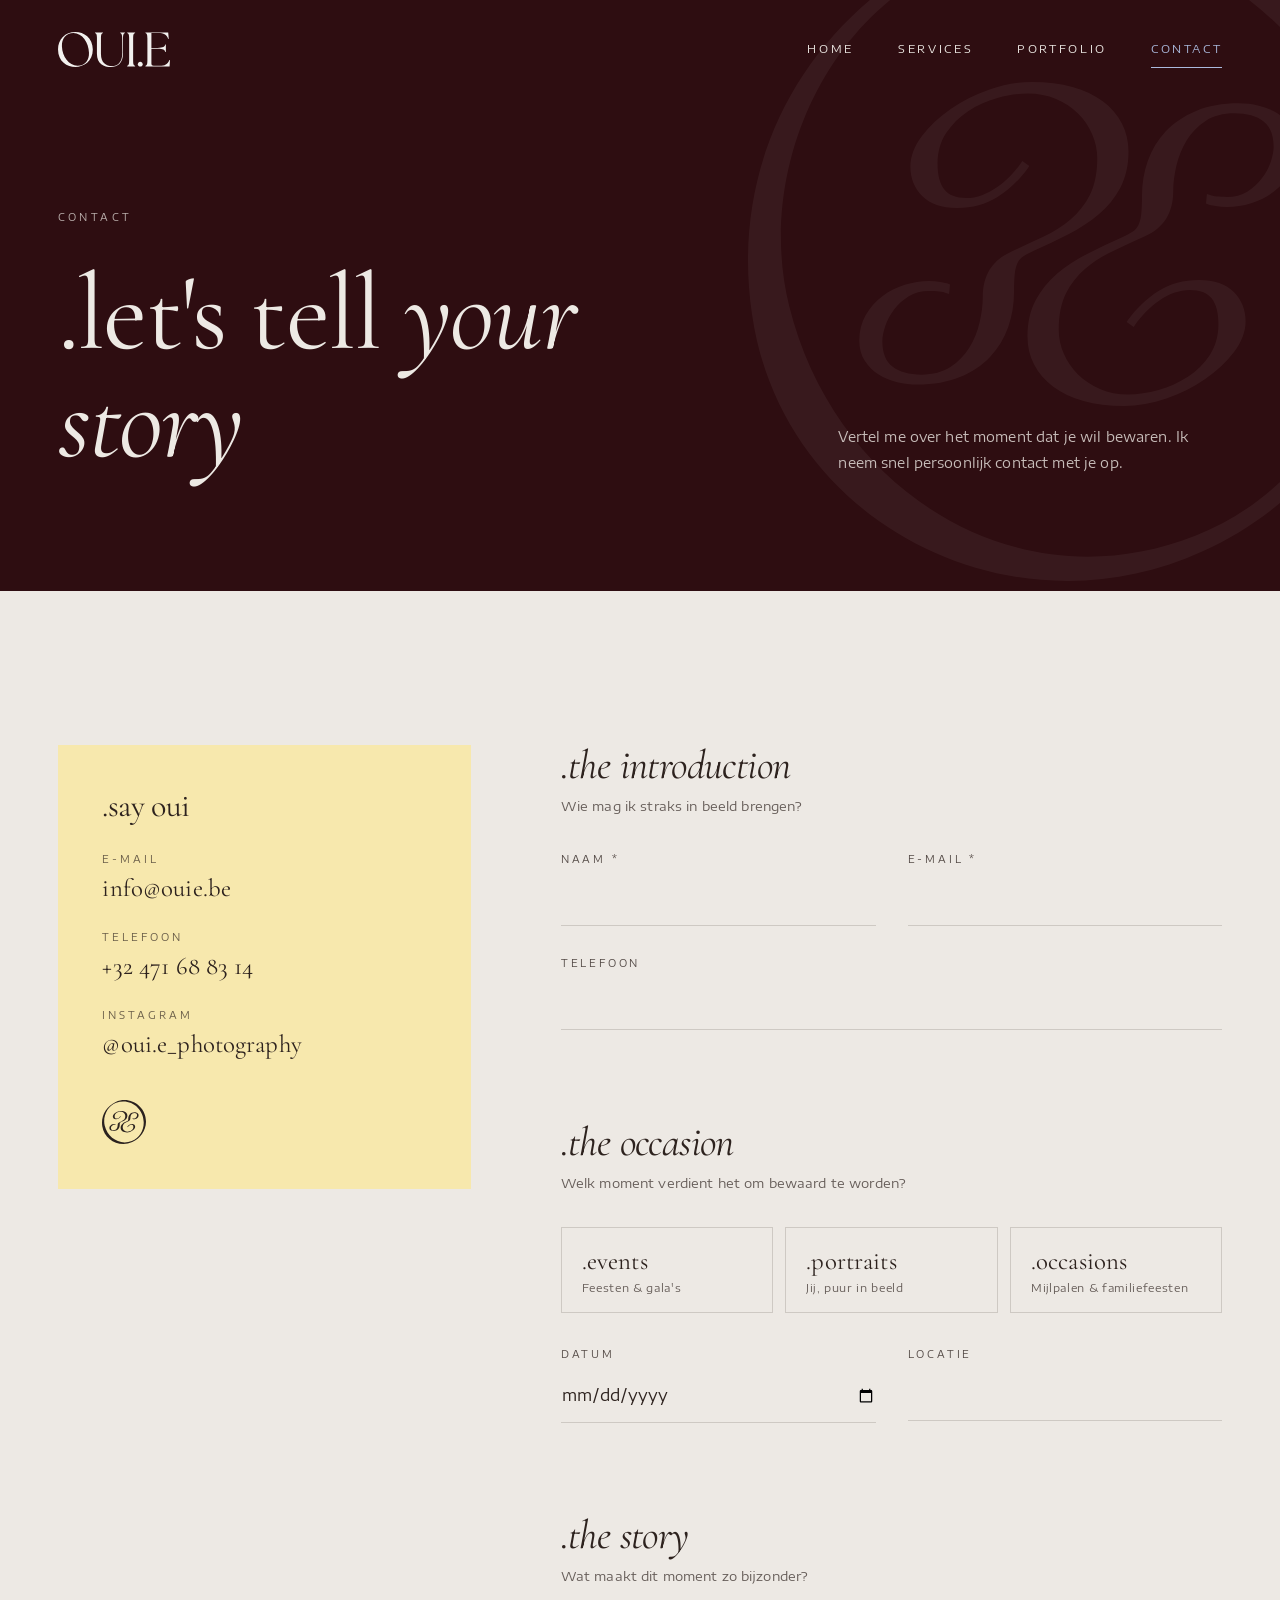
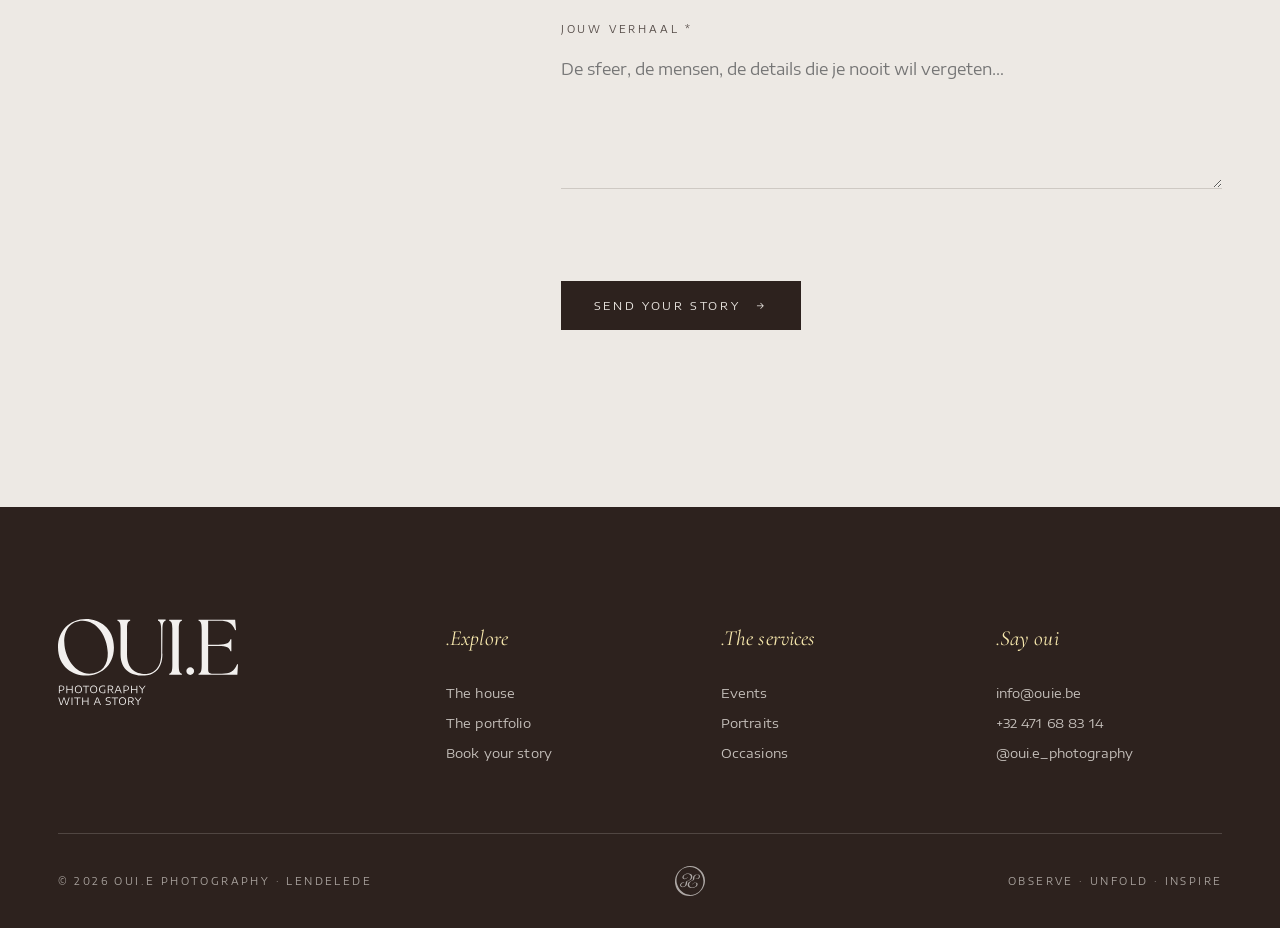
==== commit c343443d: "Verwijder regio-regel op contactpagina Co-Authored-By: Claude Opus 5.5 <noreply@anthropic.com>" ====
--- a/contact.html
+++ b/contact.html
@@ -67,8 +67,6 @@
           <dd><a href="mailto:info@ouie.be">info@ouie.be</a></dd>
           <dt>Telefoon</dt>
           <dd><a href="tel:+32471688314">+32 471 68 83 14</a></dd>
-          <dt>Regio</dt>
-          <dd class="plain">Lendelede · West- &amp; Oost-Vlaanderen, en verder op aanvraag</dd>
           <dt>Instagram</dt>
           <dd><a href="https://www.instagram.com/oui.e_photography/" target="_blank" rel="noopener">@oui.e_photography</a></dd>
         </dl>
